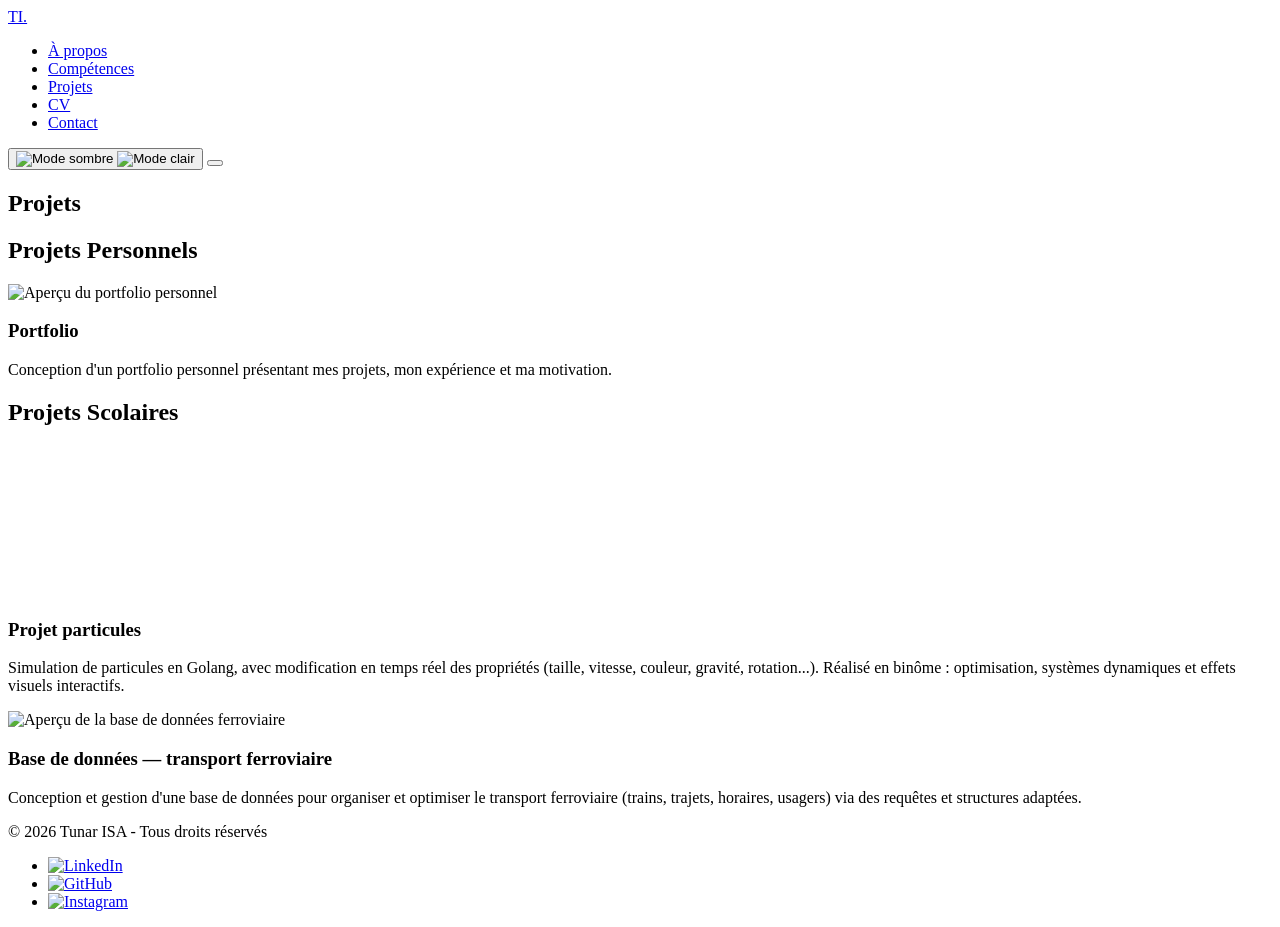
==== Projets.html @ 8f14553c "Add files via upload" ====
<!DOCTYPE html>
<html lang="fr">
<head>
  <meta charset="UTF-8">
  <meta name="viewport" content="width=device-width, initial-scale=1.0">
  <title>Projets | Tunar ISA</title>
  <meta name="description" content="Tous les projets de Tunar ISA, personnels et scolaires.">

  <link rel="preconnect" href="https://fonts.googleapis.com">
  <link rel="preconnect" href="https://fonts.gstatic.com" crossorigin>
  <link href="https://fonts.googleapis.com/css2?family=Inter:wght@400;500;600&family=Space+Grotesk:wght@500;700&display=swap" rel="stylesheet">
  <link rel="stylesheet" href="css/style.css">
</head>
<body>

  <div class="fog-overlay" aria-hidden="true"></div>

  <!-- ===== En-tête + navigation (identique à l'accueil) ===== -->
  <header class="site-header">
    <nav class="navbar" aria-label="Navigation principale">
      <a href="index.html" class="logo">TI.</a>

      <div class="nav-right">
        <ul class="nav-menu" id="nav-menu">
          <li><a href="index.html#apropos">À propos</a></li>
          <li><a href="index.html#competences">Compétences</a></li>
          <li><a href="projets.html" class="active">Projets</a></li>
          <li><a href="index.html#cv">CV</a></li>
          <li><a href="index.html#contact">Contact</a></li>
        </ul>

        <button class="theme-toggle" id="theme-toggle" aria-label="Changer de mode d'affichage">
          <img src="assets/images/logos/lune.png" alt="Mode sombre" class="icon-lune">
          <img src="assets/images/logos/soleil.png" alt="Mode clair" class="icon-soleil">
        </button>

        <button class="nav-toggle" aria-expanded="false" aria-controls="nav-menu" aria-label="Ouvrir le menu">
          <span></span>
          <span></span>
          <span></span>
        </button>
      </div>
    </nav>
  </header>

  <main>
    <!-- ===== Page Projets : uniquement la présentation, groupée par catégorie ===== -->
    <section class="section section-projets-page">
      <h1>Projets</h1>

      <h2 class="projets-categorie">Projets Personnels</h2>
      <div class="projets-grille">

        <article class="carte-projet-page">
          <div class="carte-projet-media">
            <img src="assets/images/projet-portfolio.jpg" alt="Aperçu du portfolio personnel">
          </div>
          <div class="carte-contenu">
            <h3>Portfolio</h3>
            <p>Conception d'un portfolio personnel présentant mes projets, mon expérience et ma motivation.</p>
          </div>
        </article>

      </div>

      <h2 class="projets-categorie">Projets Scolaires</h2>
      <div class="projets-grille">

        <article class="carte-projet-page">
          <div class="carte-projet-media">
            <video src="assets/videos/projet-particules.mp4" poster="assets/images/projet-particules.jpg" autoplay muted loop playsinline></video>
          </div>
          <div class="carte-contenu">
            <h3>Projet particules</h3>
            <p>Simulation de particules en Golang, avec modification en temps réel des propriétés (taille, vitesse, couleur, gravité, rotation...). Réalisé en binôme : optimisation, systèmes dynamiques et effets visuels interactifs.</p>
          </div>
        </article>

        <article class="carte-projet-page">
          <div class="carte-projet-media">
            <img src="assets/images/projet-ferroviaire.jpg" alt="Aperçu de la base de données ferroviaire">
          </div>
          <div class="carte-contenu">
            <h3>Base de données — transport ferroviaire</h3>
            <p>Conception et gestion d'une base de données pour organiser et optimiser le transport ferroviaire (trains, trajets, horaires, usagers) via des requêtes et structures adaptées.</p>
          </div>
        </article>

      </div>
    </section>
  </main>

  <!-- ===== Footer (identique à l'accueil) ===== -->
  <footer class="site-footer">
    <div class="footer-content">
      <p>&copy; 2026 Tunar ISA - Tous droits réservés</p>
      <ul class="footer-reseaux">
        <li>
          <a href="https://linkedin.com/in/tonpseudo" target="_blank" rel="noopener" aria-label="LinkedIn">
            <img src="assets/images/logos/LinkedIn_icon.svg.webp" alt="LinkedIn">
          </a>
        </li>
        <li>
          <a href="https://github.com/tonpseudo" target="_blank" rel="noopener" aria-label="GitHub">
            <img src="assets/images/logos/git.png" alt="GitHub">
          </a>
        </li>
        <li>
          <a href="https://instagram.com/tonpseudo" target="_blank" rel="noopener" aria-label="Instagram">
            <img src="assets/images/logos/Instagram_logo_2016.svg.webp" alt="Instagram">
          </a>
        </li>
      </ul>
    </div>
  </footer>

  <script src="js/script.js"></script>
</body>
</html>
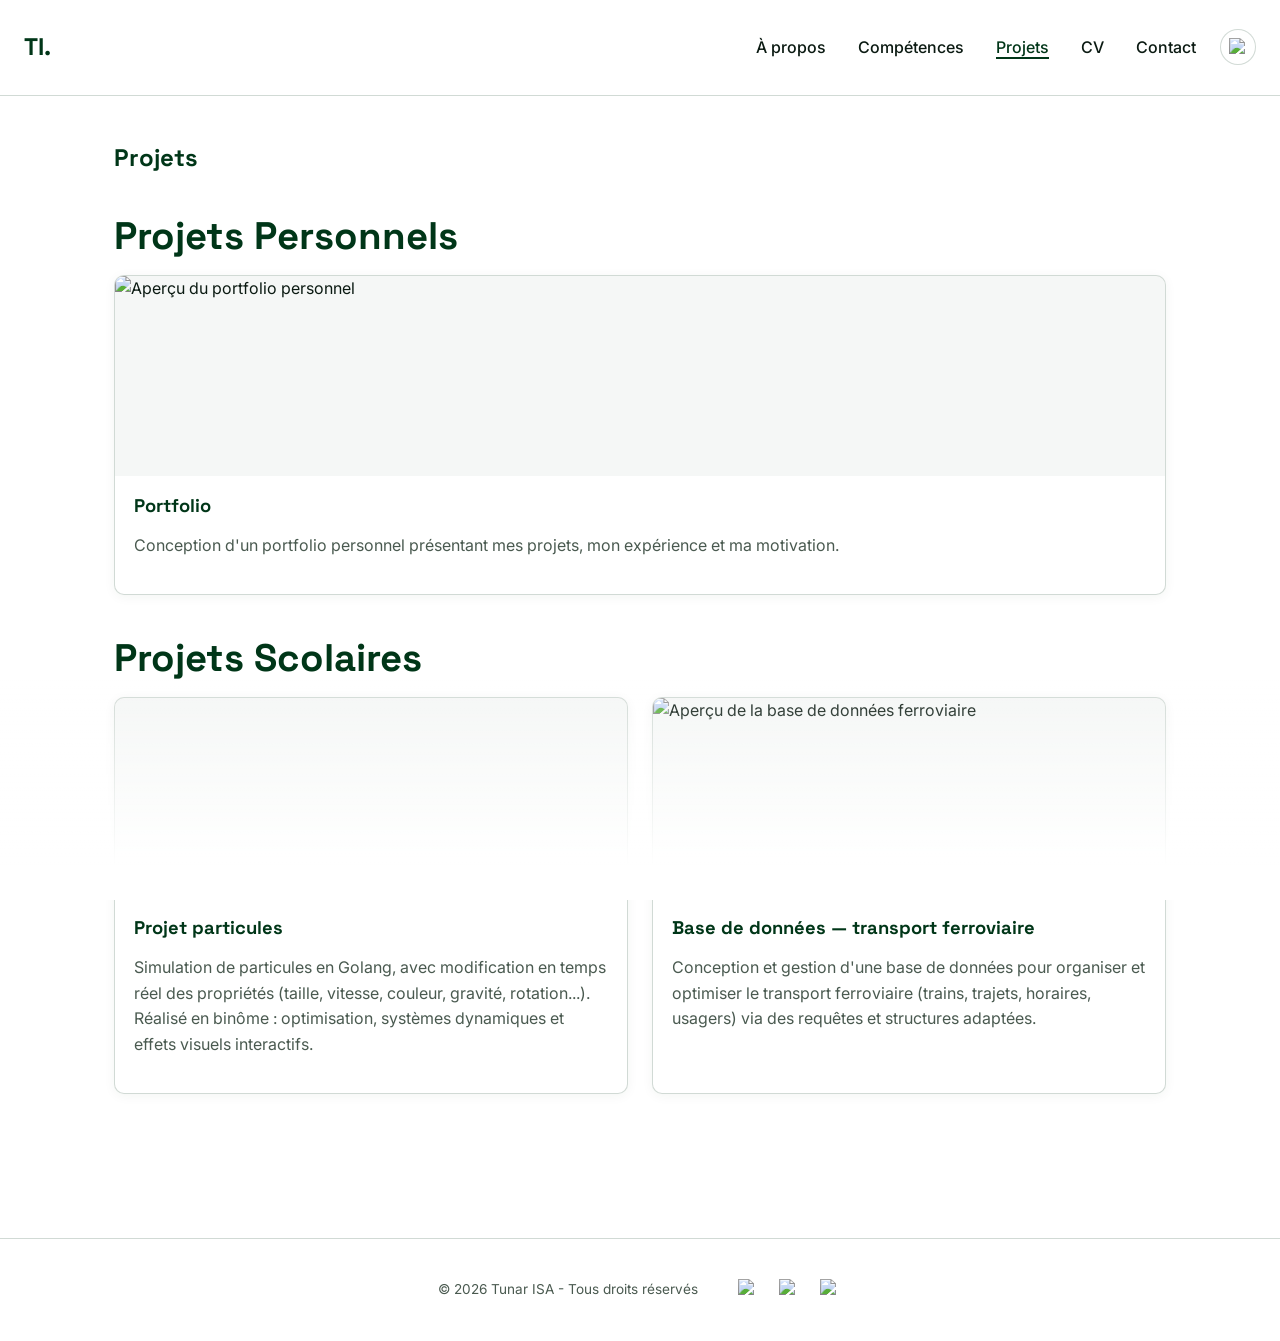
==== commit c8914c12: "again" ====
--- a/Projets.html
+++ b/Projets.html
@@ -30,8 +30,8 @@
         </ul>
 
         <button class="theme-toggle" id="theme-toggle" aria-label="Changer de mode d'affichage">
-          <img src="assets/images/logos/lune.png" alt="Mode sombre" class="icon-lune">
-          <img src="assets/images/logos/soleil.png" alt="Mode clair" class="icon-soleil">
+          <img src="assets/images/logos/lebron_night.png" alt="Mode sombre" class="icon-lune">
+          <img src="assets/images/logos/lebron_sun.png" alt="Mode clair" class="icon-soleil">
         </button>
 
         <button class="nav-toggle" aria-expanded="false" aria-controls="nav-menu" aria-label="Ouvrir le menu">
@@ -53,7 +53,7 @@
 
         <article class="carte-projet-page">
           <div class="carte-projet-media">
-            <img src="assets/images/projet-portfolio.jpg" alt="Aperçu du portfolio personnel">
+            <img src="assets/images/portfolio.png" alt="Aperçu du portfolio personnel">
           </div>
           <div class="carte-contenu">
             <h3>Portfolio</h3>
@@ -68,7 +68,7 @@
 
         <article class="carte-projet-page">
           <div class="carte-projet-media">
-            <video src="assets/videos/projet-particules.mp4" poster="assets/images/projet-particules.jpg" autoplay muted loop playsinline></video>
+            <video src="assets/videos/particules.mp4" poster="assets/images/projet-particules.jpg" autoplay muted loop playsinline></video>
           </div>
           <div class="carte-contenu">
             <h3>Projet particules</h3>
@@ -78,7 +78,7 @@
 
         <article class="carte-projet-page">
           <div class="carte-projet-media">
-            <img src="assets/images/projet-ferroviaire.jpg" alt="Aperçu de la base de données ferroviaire">
+            <img src="assets/images/logos/sql.png" alt="Aperçu de la base de données ferroviaire">
           </div>
           <div class="carte-contenu">
             <h3>Base de données — transport ferroviaire</h3>
@@ -97,7 +97,7 @@
       <ul class="footer-reseaux">
         <li>
           <a href="https://linkedin.com/in/tonpseudo" target="_blank" rel="noopener" aria-label="LinkedIn">
-            <img src="assets/images/logos/LinkedIn_icon.svg.webp" alt="LinkedIn">
+            <img src="assets/images/logos/linkedin.png" alt="LinkedIn">
           </a>
         </li>
         <li>
@@ -107,7 +107,7 @@
         </li>
         <li>
           <a href="https://instagram.com/tonpseudo" target="_blank" rel="noopener" aria-label="Instagram">
-            <img src="assets/images/logos/Instagram_logo_2016.svg.webp" alt="Instagram">
+            <img src="assets/images/logos/instagram.png" alt="Instagram">
           </a>
         </li>
       </ul>
--- a/css/style.css
+++ b/css/style.css
@@ -0,0 +1,589 @@
+/* ===========================================================
+   VARIABLES & RESET — thème clair par défaut
+   =========================================================== */
+:root {
+  --emerald: #003618;
+  --emerald-strong: #012A12;
+  --emerald-soft: rgba(0, 54, 24, 0.08);
+  --emerald-softer: rgba(0, 54, 24, 0.04);
+  --emerald-line: rgba(0, 54, 24, 0.18);
+  --white: #FFFFFF;
+  --ink: #0B1A12;
+  --ink-muted: #4A5A50;
+
+  --font-title: "Space Grotesk", sans-serif;
+  --font-body: "Inter", sans-serif;
+
+  --radius-sm: 4px;
+  --radius-md: 10px;
+  --max-width: 880px;
+  --section-padding: 8rem 1.5rem;
+  --header-height: 96px;
+}
+
+/* ===========================================================
+   MODE NUIT — fond vert très foncé (tend vers le noir/gris),
+   bordures et accents en blanc. Toutes les couleurs du site
+   étant basées sur ces variables, tout s'adapte automatiquement.
+   =========================================================== */
+[data-theme="dark"] {
+  --emerald: #FFFFFF;
+  --emerald-strong: #E6E6E6;
+  --emerald-soft: rgba(255, 255, 255, 0.12);
+  --emerald-softer: rgba(255, 255, 255, 0.05);
+  --emerald-line: rgba(255, 255, 255, 0.3);
+  --white: #0E1A15;
+  --ink: #F3F5F3;
+  --ink-muted: #B9C4BE;
+}
+
+*, *::before, *::after { box-sizing: border-box; }
+
+html {
+  scroll-behavior: smooth;
+  scroll-padding-top: var(--header-height);
+}
+
+body {
+  margin: 0;
+  font-family: var(--font-body);
+  color: var(--ink);
+  background: var(--white);
+  line-height: 1.6;
+  overflow-x: hidden;
+  transition: background-color 0.3s ease, color 0.3s ease;
+}
+
+h1, h2, h3 {
+  font-family: var(--font-title);
+  color: var(--emerald);
+  line-height: 1.2;
+  margin: 0 0 1rem;
+}
+
+h2 { font-size: clamp(1.8rem, 4vw, 2.4rem); }
+h3 { font-size: 1.15rem; }
+
+p { margin: 0 0 1rem; color: var(--ink-muted); }
+
+a { color: var(--emerald); text-decoration: none; }
+a:hover { text-decoration: underline; }
+
+img, video { max-width: 100%; display: block; }
+ul { list-style: none; margin: 0; padding: 0; }
+
+a:focus-visible,
+button:focus-visible,
+input:focus-visible,
+textarea:focus-visible {
+  outline: 2px solid var(--emerald);
+  outline-offset: 2px;
+}
+
+@media (prefers-reduced-motion: reduce) {
+  html { scroll-behavior: auto; }
+  * { animation: none !important; transition: none !important; }
+}
+
+/* ===========================================================
+   EFFET "BROUILLARD" — s'adapte automatiquement à la couleur
+   de fond du thème actif (var(--white))
+   =========================================================== */
+.fog-overlay {
+  position: fixed;
+  left: 0; right: 0; bottom: 0;
+  height: 220px;
+  background: linear-gradient(to bottom, transparent 0%, var(--white) 85%);
+  pointer-events: none;
+  z-index: 40;
+  transition: opacity 0.4s ease, background 0.3s ease;
+}
+
+/* ===========================================================
+   BOUTON UNIQUE — même style partout sur le site
+   =========================================================== */
+.btn {
+  display: inline-block;
+  padding: 1rem 2.2rem;
+  font-family: var(--font-body);
+  font-size: 1rem;
+  font-weight: 600;
+  border-radius: var(--radius-sm);
+  background: linear-gradient(135deg, var(--white) 60%, var(--emerald-soft) 100%);
+  color: var(--emerald);
+  border: 1.5px solid var(--emerald);
+  cursor: pointer;
+  transition: transform 0.25s ease, background-color 0.25s ease, color 0.25s ease;
+}
+.btn:hover {
+  background: var(--emerald);
+  color: var(--white);
+  transform: scale(1.10);
+  text-decoration: none;
+}
+
+/* ===========================================================
+   HEADER / NAVIGATION
+   =========================================================== */
+.site-header {
+  position: fixed;
+  top: 0; left: 0; right: 0;
+  height: var(--header-height);
+  display: flex;
+  align-items: center;
+  background: var(--white);
+  border-bottom: 1px solid var(--emerald-line);
+  z-index: 100;
+  transition: background-color 0.3s ease;
+}
+
+.navbar {
+  width: 100%;
+  max-width: 1300px;
+  margin: 0 auto;
+  padding: 0 1.5rem;
+  display: flex;
+  align-items: center;
+  justify-content: space-between;
+}
+
+.logo { font-family: var(--font-title); font-size: 1.5rem; font-weight: 700; color: var(--emerald); }
+.logo:hover { text-decoration: none; }
+
+.nav-right { display: flex; align-items: center; gap: 1.5rem; }
+
+.nav-menu { display: flex; gap: 2rem; }
+.nav-menu img { display: none }
+.nav-menu a { color: var(--ink); font-weight: 500; }
+.nav-menu a:hover,
+.nav-menu a.active {
+  color: var(--emerald);
+  text-decoration: none;
+  border-bottom: 2px solid var(--emerald);
+}
+
+/* --- Bouton mode jour / nuit --- */
+.theme-toggle {
+  width: 36px;
+  height: 36px;
+  border-radius: 50%;
+  border: 1px solid var(--emerald-line);
+  background: var(--white);
+  display: flex;
+  align-items: center;
+  justify-content: center;
+  cursor: pointer;
+  padding: 0;
+  transition: transform 0.25s ease, background-color 0.2s ease, border-color 0.2s ease;
+}
+.theme-toggle:hover { transform: scale(1.1); }
+.theme-toggle img { width: 18px; height: 18px; object-fit: contain; }
+
+/* Mode jour affiché = icône lune (clique pour passer en nuit) */
+.icon-soleil { display: none; }
+/* Mode nuit affiché = icône soleil (clique pour repasser en jour) */
+[data-theme="dark"] .icon-lune { display: none; }
+[data-theme="dark"] .icon-soleil { display: block; }
+
+.nav-toggle {
+  display: none;
+  flex-direction: column;
+  gap: 5px;
+  background: none;
+  border: none;
+  cursor: pointer;
+  padding: 6px;
+}
+.nav-toggle span {
+  width: 24px; height: 2px;
+  background: var(--emerald);
+  transition: transform 0.25s ease, opacity 0.25s ease;
+}
+
+/* ===========================================================
+   HERO
+   =========================================================== */
+.hero {
+  min-height: 90vh;
+  padding: 1rem 1rem 2rem;
+  max-width: 1320px;
+  margin: 0 auto;
+  display: flex;
+  align-items: center;
+  gap: 3rem;
+}
+
+.hero-text { flex: 1 1 420px; }
+
+.hero-text h1 {
+  font-size: clamp(2.6rem, 6vw, 4rem);
+  color: var(--emerald);
+}
+
+.hero-subtitle {
+  font-size: 1.1rem;
+  max-width: 480px;
+  margin-bottom: 1.5rem;
+}
+
+.hero-reseaux { display: flex; gap: 1.1rem; margin-bottom: 2rem; }
+.hero-reseaux a {
+  width: 30px; height: 30px;
+  display: flex; align-items: center; justify-content: center;
+  color: var(--emerald);
+  transition: transform 0.2s ease, color 0.2s ease;
+}
+.hero-reseaux a:hover { color: var(--emerald-strong); transform: translateY(-3px); }
+.hero-reseaux svg { width: 22px; height: 22px; fill: currentColor; }
+
+.hero-cta { display: flex; gap: 1rem; flex-wrap: wrap; }
+
+.hero-image {
+  flex: 1 1 440px;
+  height: 76vh;
+  max-height: 700px;
+  border-radius: var(--radius-md);
+  overflow: hidden;
+}
+
+.hero-image img {
+  width: 100%;
+  height: 100%;
+  object-fit: cover;
+  -webkit-mask-image: linear-gradient(to bottom, black 55%, transparent 100%);
+  mask-image: linear-gradient(to bottom, black 55%, transparent 100%);
+}
+
+/* ===========================================================
+   SECTIONS GÉNÉRIQUES
+   =========================================================== */
+.section {
+  padding: var(--section-padding);
+  max-width: var(--max-width);
+  margin: 0 auto;
+}
+
+.section:nth-of-type(even) {
+  background: var(--emerald-softer);
+  max-width: 100%;
+}
+.section:nth-of-type(even) > * {
+  max-width: var(--max-width);
+  margin-left: auto;
+  margin-right: auto;
+}
+
+/* ===========================================================
+   COMPÉTENCES
+   =========================================================== */
+.competences-groupe { margin-bottom: 2.5rem; }
+
+.competences-grille {
+  display: grid;
+  grid-template-columns: repeat(auto-fill, minmax(150px, 1fr));
+  gap: 1rem;
+}
+
+.skill-card {
+  display: flex;
+  flex-direction: column;
+  align-items: center;
+  gap: 0.7rem;
+  background: var(--white);
+  border: 1px solid var(--emerald-line);
+  border-radius: var(--radius-md);
+  padding: 1.3rem 0.8rem;
+  font-weight: 600;
+  font-size: 0.9rem;
+  color: var(--emerald);
+  transition: transform 0.2s ease, box-shadow 0.2s ease, border-color 0.2s ease;
+}
+.skill-card:hover {
+  transform: translateY(-4px);
+  border-color: var(--emerald);
+  box-shadow: 0 8px 20px rgba(0, 54, 24, 0.1);
+}
+
+.skill-logo { width: 42px; height: 42px; object-fit: contain; }
+
+/* ===========================================================
+   PROJETS (ACCUEIL) — scène fixe, 3 blocs : centre / gauche / droite
+   Cartes bien écartées (aucun chevauchement) + images/vidéos entières
+   =========================================================== */
+.section-projets { padding-top: 6rem; padding-bottom: 5rem; max-width: 1400px; }
+
+.projets-stage {
+  position: relative;
+  height: 620px;
+  max-width: 1300px;
+  margin: 0 auto;
+
+}
+
+.carte-projet {
+  position: absolute;
+  top: 50%;
+  left: 50%;
+  width: 500px;
+  height: 500px;
+  display: flex;
+  flex-direction: column;
+  background: var(--white);
+  border: 1px solid var(--emerald-line);
+  border-radius: var(--radius-md);
+  overflow: hidden;
+  cursor: pointer;
+  box-shadow: 0 8px 24px rgba(0, 54, 24, 0.1);
+  opacity: 0;
+  pointer-events: none;
+  transform: translate(-50%, -50%) scale(0.5);
+  z-index: 1;
+  transition: transform 0.5s ease, opacity 0.5s ease, box-shadow 0.5s ease;
+}
+
+.carte-projet.stage-center,
+.carte-projet.stage-left,
+.carte-projet.stage-right {
+  pointer-events: auto;
+}
+
+.carte-projet.stage-center {
+  opacity: 1;
+  transform: translate(-50%, -50%) scale(1);
+  z-index: 3;
+}
+
+/* Écart calculé pour qu'aucune carte ne chevauche la centrale :
+   moitié de la carte centrale (250px) + moitié de la carte réduite
+   (500px x 0.72 / 2 = 180px) = 430px minimum -> on met 450px */
+.carte-projet.stage-left {
+  opacity: 0.6;
+  transform: translate(calc(-50% - 450px), -50%) scale(0.72);
+  z-index: 2;
+}
+
+.carte-projet.stage-right {
+  opacity: 0.6;
+  transform: translate(calc(-50% + 450px), -50%) scale(0.72);
+  z-index: 2;
+}
+
+/* Image/vidéo affichée en entier (object-fit: contain) sur un fond
+   discret pour combler l'espace si le format ne remplit pas le cadre */
+.carte-projet-media {
+  height: 280px;
+  flex-shrink: 0;
+  overflow: hidden;
+  background: var(--emerald-softer);
+  display: flex;
+  align-items: center;
+  justify-content: center;
+}
+.carte-projet-media img,
+.carte-projet-media video {
+  width: 100%;
+  height: 100%;
+  object-fit: contain;
+}
+
+.carte-contenu { padding: 1.2rem; flex: 1; overflow-y: auto; }
+
+.projet-tag {
+  display: inline-block;
+  font-size: 0.75rem;
+  font-weight: 600;
+  color: var(--emerald);
+  background: var(--emerald-soft);
+  padding: 0.2rem 0.6rem;
+  border-radius: var(--radius-sm);
+  margin-bottom: 0.6rem;
+}
+
+.projets-cta { text-align: center; margin-top: 2.5rem; }
+
+/* --- Tablette : cartes plus petites, écart recalculé pour ne pas chevaucher --- */
+@media (max-width: 1300px) and (min-width: 701px) {
+  .projets-stage { max-width: 100%; height: 500px; }
+  .carte-projet { width: 340px; height: 400px; }
+  .carte-projet-media { height: 200px; }
+  /* moitié carte (170) + moitié carte réduite (340x0.72/2=122) = 292 -> 310 */
+  .carte-projet.stage-left { transform: translate(calc(-50% - 310px), -50%) scale(0.72); }
+  .carte-projet.stage-right { transform: translate(calc(-50% + 310px), -50%) scale(0.72); }
+}
+
+/* --- Mobile : cartes réduites, écart recalculé --- */
+@media (max-width: 700px) {
+  .projets-stage { height: 400px; }
+  .carte-projet { width: 220px; height: 320px; }
+  .carte-projet-media { height: 140px; }
+  /* moitié carte (110) + moitié carte réduite (220x0.7/2=77) = 187 -> 195 */
+  .carte-projet.stage-left { transform: translate(calc(-50% - 195px), -50%) scale(0.7); }
+  .carte-projet.stage-right { transform: translate(calc(-50% + 195px), -50%) scale(0.7); }
+}
+
+/* ===========================================================
+   PAGE PROJETS DÉDIÉE (projets.html) — grille simple par catégorie
+   =========================================================== */
+.section-projets-page { max-width: 1100px; padding-top: calc(var(--header-height) + 3rem); }
+
+.projets-categorie { margin-top: 2.5rem; }
+
+.projets-grille {
+  display: grid;
+  grid-template-columns: repeat(auto-fit, minmax(260px, 1fr));
+  gap: 1.5rem;
+  margin-bottom: 1rem;
+}
+
+.carte-projet-page {
+  background: var(--white);
+  border: 1px solid var(--emerald-line);
+  border-radius: var(--radius-md);
+  overflow: hidden;
+  box-shadow: 0 2px 12px rgba(0, 54, 24, 0.05);
+  transition: transform 0.25s ease, box-shadow 0.25s ease;
+}
+.carte-projet-page:hover {
+  transform: translateY(-4px);
+  box-shadow: 0 12px 28px rgba(0, 54, 24, 0.12);
+}
+
+/* ===========================================================
+   PARCOURS
+   =========================================================== */
+#cv .btn { margin-bottom: 2.5rem; }
+
+.parcours-liste { display: flex; flex-direction: column; gap: 1.2rem; }
+
+.carte-parcours {
+  display: flex;
+  gap: 1.2rem;
+  align-items: flex-start;
+  background: var(--white);
+  border: 1px solid var(--emerald-line);
+  border-radius: var(--radius-md);
+  padding: 1.3rem;
+  transition: box-shadow 0.2s ease, border-color 0.2s ease;
+}
+.carte-parcours:hover {
+  border-color: var(--emerald);
+  box-shadow: 0 8px 20px rgba(0, 54, 24, 0.08);
+}
+
+.parcours-logo { width: 52px; height: 52px; object-fit: contain; border-radius: var(--radius-sm); flex-shrink: 0; }
+
+.parcours-contenu { flex: 1; }
+
+.parcours-entete {
+  display: flex;
+  justify-content: space-between;
+  align-items: baseline;
+  flex-wrap: wrap;
+  gap: 0.4rem 1rem;
+}
+.parcours-entete h3 { margin: 0; }
+
+.parcours-date { font-size: 0.85rem; font-weight: 600; color: var(--emerald); white-space: nowrap; }
+
+.parcours-contenu p { margin: 0.5rem 0 0; }
+
+/* ===========================================================
+   CONTACT
+   =========================================================== */
+.contact-form { max-width: 500px; }
+
+.form-group { margin-bottom: 1.2rem; display: flex; flex-direction: column; }
+.form-group label { font-weight: 600; margin-bottom: 0.4rem; font-size: 0.9rem; }
+
+.form-group input,
+.form-group textarea {
+  padding: 0.7rem;
+  border: 1.5px solid var(--emerald-line);
+  border-radius: var(--radius-sm);
+  font-family: var(--font-body);
+  font-size: 1rem;
+  background: var(--white);
+  color: var(--ink);
+  resize: vertical;
+}
+.form-group input:focus,
+.form-group textarea:focus { border-color: var(--emerald); outline: none; }
+
+.form-group.error input,
+.form-group.error textarea { border-color: #B3261E; }
+.form-error-msg { color: #B3261E; font-size: 0.8rem; margin-top: 0.3rem; }
+
+#form-status { font-weight: 600; margin-top: 1rem; }
+#form-status.success { color: var(--emerald); }
+#form-status.error { color: #B3261E; }
+
+/* ===========================================================
+   FOOTER
+   =========================================================== */
+.site-footer {
+  position: relative;
+  z-index: 45;
+  padding: 2.5rem 1.5rem;
+  border-top: 1px solid var(--emerald-line);
+  background: var(--white);
+}
+
+.footer-content {
+  max-width: 1100px;
+  margin: 0 auto;
+  display: flex;
+  flex-direction: column;
+  align-items: center;
+  gap: 1.2rem;
+  text-align: center;
+}
+.footer-content p { font-size: 0.85rem; color: var(--ink-muted); margin: 0; }
+
+.footer-reseaux { display: flex; gap: 1.2rem; }
+.footer-reseaux img {
+  width: 22px;
+  height: 22px;
+  object-fit: contain;
+  transition: transform 0.2s ease;
+}
+.footer-reseaux a:hover img { transform: translateY(-3px); }
+
+@media (min-width: 640px) {
+  .footer-content { flex-direction: row; justify-content: center; gap: 2.5rem; }
+}
+
+/* ===========================================================
+   RESPONSIVE — MOBILE
+   =========================================================== */
+@media (max-width: 900px) {
+  .hero { flex-direction: column-reverse; text-align: center; }
+  .hero-image { width: 100%; height: 360px; margin-top: 0; align-self: center; }
+  .hero-reseaux { justify-content: center; }
+  .hero-cta { justify-content: center; }
+}
+
+@media (max-width: 720px) {
+  .nav-toggle { display: flex; }
+  .nav-right { gap: 0.75rem; }
+
+  .nav-menu {
+    position: absolute;
+    top: 100%; left: 0; right: 0;
+    flex-direction: column;
+    background: var(--white);
+    border-bottom: 1px solid var(--emerald-line);
+    padding: 1rem 1.5rem;
+    gap: 1rem;
+    transform: translateY(-10px);
+    opacity: 0;
+    pointer-events: none;
+    transition: transform 0.2s ease, opacity 0.2s ease;
+  }
+  .nav-menu.is-open { transform: translateY(0); opacity: 1; pointer-events: auto; }
+
+  .nav-toggle.is-active span:nth-child(1) { transform: translateY(7px) rotate(45deg); }
+  .nav-toggle.is-active span:nth-child(2) { opacity: 0; }
+  .nav-toggle.is-active span:nth-child(3) { transform: translateY(-7px) rotate(-45deg); }
+
+  .carte-parcours { flex-direction: column; align-items: center; text-align: center; }
+}
